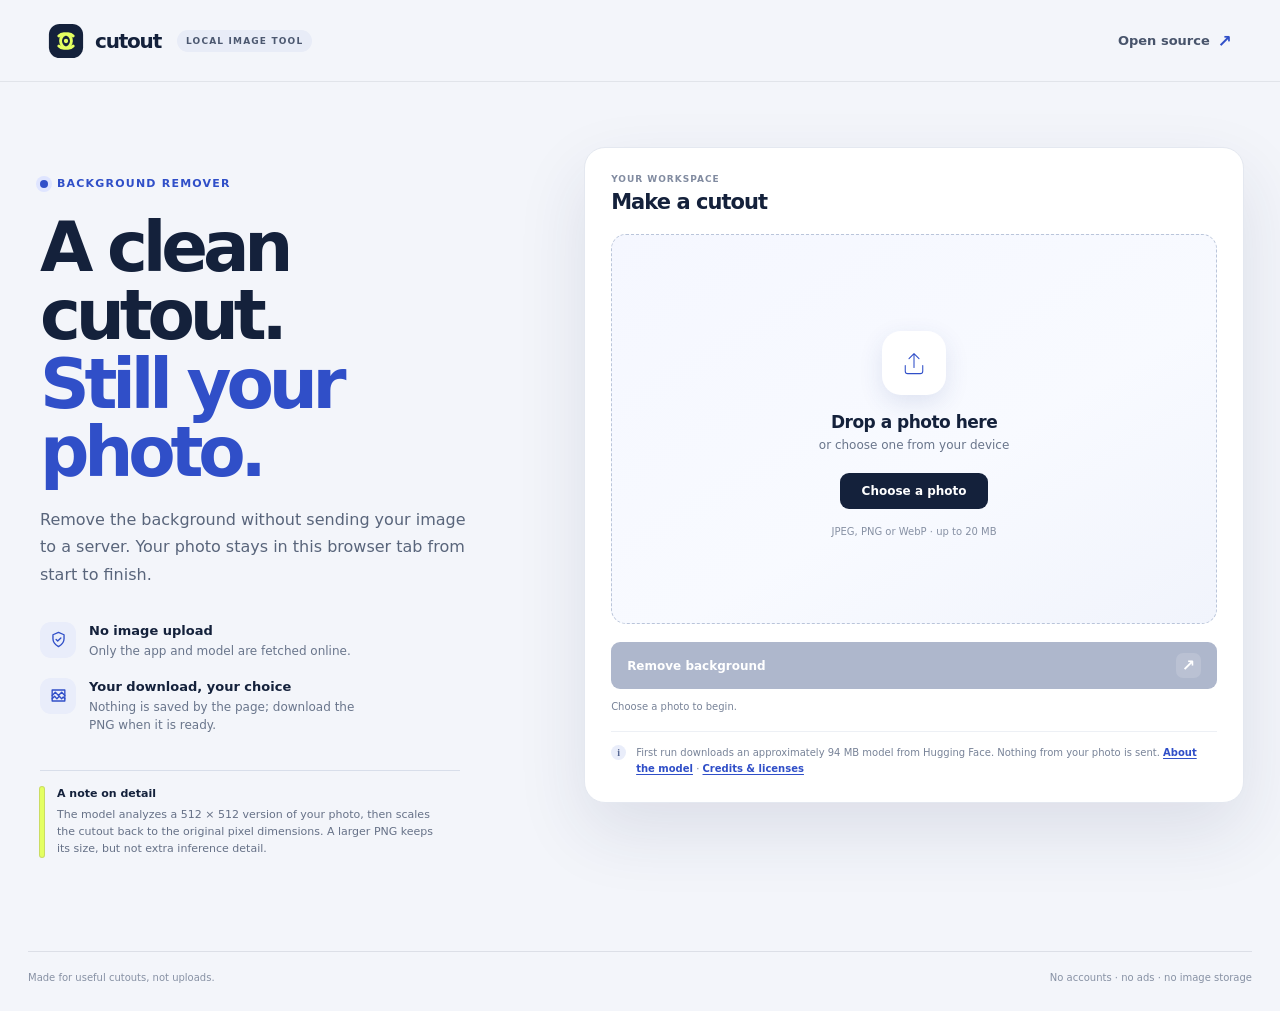
==== index.html @ eaf12a88 "Serve Cutout from repository root for Pages" ====
<!doctype html>
<html lang="en">
  <head>
    <meta charset="utf-8">
    <meta name="viewport" content="width=device-width, initial-scale=1">
    <meta name="theme-color" content="#f3f5fa">
    <meta name="description" content="Remove an image background in your browser. Your photo stays on your device; download a transparent PNG only when you choose.">
    <meta name="referrer" content="no-referrer">
    <title>Cutout — background removal, kept local</title>
    <link rel="icon" href="./favicon.svg" type="image/svg+xml">
    <link rel="stylesheet" href="./styles.css">
    <script type="module" src="./app.js"></script>
  </head>
  <body>
    <header class="topbar">
      <a class="brand" href="./" aria-label="Cutout home">
        <svg class="brand-mark" viewBox="0 0 40 40" aria-hidden="true">
          <rect x="1" y="1" width="38" height="38" rx="12" fill="currentColor" />
          <path d="M12 14.5a8.1 8.1 0 1 1 0 11M28 25.5a8.1 8.1 0 1 1 0-11" fill="none" stroke="#e4ff61" stroke-linecap="round" stroke-width="3.2" />
          <circle cx="20" cy="20" r="2.4" fill="#e4ff61" />
        </svg>
        <span>cutout</span>
        <span class="brand-note">LOCAL IMAGE TOOL</span>
      </a>
      <a class="github-link" href="https://github.com/melvinvarghese/Background-Remover" target="_blank" rel="noreferrer">Open source <span aria-hidden="true">↗</span></a>
    </header>

    <main class="page-shell">
      <section class="intro" aria-labelledby="mainTitle">
        <p class="eyebrow"><span class="eyebrow-dot"></span> Background remover</p>
        <h1 id="mainTitle">A clean cutout.<br><span>Still your photo.</span></h1>
        <p class="intro-copy">Remove the background without sending your image to a server. Your photo stays in this browser tab from start to finish.</p>

        <div class="promise-list" aria-label="Privacy and download details">
          <div class="promise-row">
            <span class="promise-icon" aria-hidden="true">
              <svg viewBox="0 0 24 24"><path d="M12 3 19 6v5c0 4.4-2.8 7.6-7 10-4.2-2.4-7-5.6-7-10V6l7-3Z"/><path d="m9 12 2 2 4-4"/></svg>
            </span>
            <div><strong>No image upload</strong><small>Only the app and model are fetched online.</small></div>
          </div>
          <div class="promise-row">
            <span class="promise-icon" aria-hidden="true">
              <svg viewBox="0 0 24 24"><path d="M4 5h16v14H4z"/><path d="m4 12 4-4 4 4 4-4 4 4M4 16l3-3 3 3 3-3 3 3 2-2 2 2"/></svg>
            </span>
            <div><strong>Your download, your choice</strong><small>Nothing is saved by the page; download the PNG when it is ready.</small></div>
          </div>
        </div>

        <p class="model-note"><span class="note-stroke" aria-hidden="true"></span><span><strong>A note on detail</strong>The model analyzes a 512 × 512 version of your photo, then scales the cutout back to the original pixel dimensions. A larger PNG keeps its size, but not extra inference detail.</span></p>
      </section>

      <section class="workbench" id="workbench" aria-labelledby="workbenchTitle">
        <div class="workbench-top">
          <div>
            <p class="step-label">Your workspace</p>
            <h2 id="workbenchTitle">Make a cutout</h2>
          </div>
          <button class="text-button" id="clearButton" type="button" hidden>Start over</button>
        </div>

        <div class="empty-prompt" id="emptyPrompt">
          <label class="dropzone" id="dropzone" for="imageInput">
            <input class="visually-hidden" id="imageInput" type="file" accept="image/jpeg,image/png,image/webp">
            <span class="upload-symbol" aria-hidden="true">
              <svg viewBox="0 0 48 48"><path d="M24 31V9m0 0-8 8m8-8 8 8M10 28v9a4 4 0 0 0 4 4h20a4 4 0 0 0 4-4v-9"/></svg>
            </span>
            <span class="drop-title">Drop a photo here</span>
            <span class="drop-subtitle">or choose one from your device</span>
            <span class="choose-button" id="introDropzone">Choose a photo</span>
            <span class="file-note">JPEG, PNG or WebP · up to 20 MB</span>
          </label>
        </div>

        <div class="image-workspace" id="imageWorkspace" hidden>
          <div class="source-caption"><span class="file-dot" aria-hidden="true"></span><span id="sourceLabel"></span></div>
          <div class="preview-grid">
            <figure class="preview-panel">
              <figcaption><span>Original</span><span class="preview-tag">LOCAL</span></figcaption>
              <div class="preview-frame"><img id="sourcePreview" alt="Selected original image"></div>
            </figure>
            <figure class="preview-panel">
              <figcaption><span>Transparent cutout</span><span class="preview-tag preview-tag--result">PNG</span></figcaption>
              <div class="preview-frame checkerboard"><canvas id="resultCanvas" aria-label="Background-removed image preview"></canvas><span class="result-placeholder">Your cutout<br>will appear here</span></div>
            </figure>
          </div>
          <div class="edge-control" id="edgeControl" hidden>
            <div class="edge-label"><label for="edgeSlider">Edge softness</label><span id="edgeValue">0%</span></div>
            <input id="edgeSlider" type="range" min="0" max="20" step="1" value="4" aria-describedby="edgeHelp">
            <p id="edgeHelp">A small feather can soften a hard edge.</p>
          </div>
        </div>

        <div class="actions">
          <button class="primary-button" id="processButton" type="button" disabled>
            <span>Remove background</span><span class="button-arrow" aria-hidden="true">↗</span>
          </button>
          <button class="download-button" id="downloadButton" type="button" hidden>
            <svg viewBox="0 0 24 24" aria-hidden="true"><path d="M12 3v12m0 0 5-5m-5 5-5-5M5 21h14"/></svg><span>Download transparent PNG</span>
          </button>
          <div class="status-wrap" aria-live="polite" aria-atomic="true">
            <p class="status" id="status"></p>
            <progress class="progress" id="progress" max="100" value="0" hidden></progress>
            <p class="progress-label" id="progressLabel"></p>
          </div>
        </div>

        <div class="model-disclosure">
          <span class="disclosure-mark" aria-hidden="true">i</span>
          <p>First run downloads an approximately 94 MB model from Hugging Face. Nothing from your photo is sent. <a href="https://huggingface.co/studioludens/birefnet-lite-512" target="_blank" rel="noreferrer">About the model</a> · <a href="./credits.html">Credits &amp; licenses</a></p>
        </div>
      </section>
    </main>

    <footer class="site-footer">
      <span>Made for useful cutouts, not uploads.</span>
      <span>No accounts · no ads · no image storage</span>
    </footer>
  </body>
</html>
---- styles.css ----
@import url('data:text/css,');

:root {
  color-scheme: light;
  --ink: #14213b;
  --muted: #69758b;
  --line: #dce2ed;
  --paper: #f3f5fa;
  --white: #fff;
  --blue: #304fc8;
  --blue-dark: #233b9f;
  --blue-pale: #edf1ff;
  --lime: #e4ff61;
  --shadow: 0 28px 70px rgba(33, 47, 87, .11);
  font-family: Inter, ui-sans-serif, system-ui, -apple-system, BlinkMacSystemFont, "Segoe UI", sans-serif;
}

* { box-sizing: border-box; }
body { margin: 0; background: var(--paper); color: var(--ink); min-width: 320px; }
button, input { font: inherit; }
a { color: inherit; }
button:focus-visible, a:focus-visible, label:focus-within, input:focus-visible { outline: 3px solid #f1b816; outline-offset: 4px; }
[hidden] { display: none !important; }

.topbar { max-width: 1320px; height: 82px; padding: 0 48px; margin: 0 auto; display: flex; align-items: center; justify-content: space-between; border-bottom: 1px solid rgba(20, 33, 59, .08); }
.brand { display: inline-flex; align-items: center; gap: 11px; text-decoration: none; font-size: 20px; font-weight: 780; letter-spacing: -.06em; }
.brand-mark { width: 36px; height: 36px; color: var(--ink); }
.brand-note { margin-left: 5px; padding: 6px 9px; border-radius: 99px; background: #e8ecf7; color: #4c5870; font-size: 9px; font-weight: 760; letter-spacing: .13em; }
.github-link { display: inline-flex; align-items: center; gap: 8px; color: #48546b; font-size: 13px; font-weight: 640; text-decoration: none; }
.github-link span { color: var(--blue); font-size: 17px; }
.github-link:hover { color: var(--blue-dark); }

.page-shell { width: min(1224px, calc(100% - 72px)); margin: 65px auto 80px; display: grid; grid-template-columns: minmax(280px, .82fr) minmax(530px, 1.18fr); gap: clamp(42px, 7vw, 96px); align-items: start; }
.intro { padding: 30px 0 0 4px; }
.eyebrow, .step-label { margin: 0; color: var(--blue); font-size: 11px; font-weight: 760; letter-spacing: .11em; text-transform: uppercase; }
.eyebrow { display: flex; align-items: center; gap: 9px; }
.eyebrow-dot { display: inline-block; width: 8px; height: 8px; background: var(--blue); border-radius: 50%; box-shadow: 0 0 0 4px #dfe5ff; }
h1 { margin: 23px 0 20px; max-width: 520px; font-size: clamp(42px, 5.5vw, 69px); line-height: .99; letter-spacing: -.075em; font-weight: 740; }
h1 span { color: var(--blue); }
.intro-copy { max-width: 440px; margin: 0; color: #59657b; font-size: 16px; line-height: 1.7; }
.promise-list { margin: 34px 0 0; display: grid; gap: 18px; }
.promise-row { display: flex; align-items: flex-start; gap: 13px; }
.promise-icon { width: 36px; height: 36px; flex: 0 0 36px; display: grid; place-items: center; background: #e9edfa; border-radius: 11px; color: var(--blue); }
.promise-icon svg { width: 19px; height: 19px; fill: none; stroke: currentColor; stroke-linecap: round; stroke-linejoin: round; stroke-width: 1.7; }
.promise-row strong, .promise-row small { display: block; }
.promise-row strong { padding-top: 1px; font-size: 13px; font-weight: 710; }
.promise-row small { margin-top: 4px; max-width: 275px; color: var(--muted); font-size: 12px; line-height: 1.5; }
.model-note { max-width: 420px; margin: 36px 0 0; padding: 14px 16px 14px 0; border-top: 1px solid #d8deea; display: flex; gap: 13px; color: #667187; font-size: 11px; line-height: 1.55; }
.model-note strong { display: block; margin-bottom: 4px; color: var(--ink); font-size: 11px; }
.note-stroke { width: 4px; margin-top: 2px; flex: 0 0 4px; border-radius: 5px; background: var(--lime); box-shadow: 0 0 0 1px #cadc63; }

.workbench { overflow: hidden; min-height: 560px; padding: 26px; background: var(--white); border: 1px solid #e4e8f0; border-radius: 21px; box-shadow: var(--shadow); transition: outline-color .2s ease, box-shadow .2s ease; }
.workbench.is-dragging { outline: 3px solid var(--blue); outline-offset: 3px; box-shadow: 0 30px 80px rgba(48, 79, 200, .18); }
.workbench-top { margin-bottom: 20px; display: flex; align-items: center; justify-content: space-between; }
.step-label { color: #818ba0; font-size: 9px; }
h2 { margin: 6px 0 0; font-size: 21px; letter-spacing: -.045em; }
.text-button { padding: 8px 11px; border: 0; border-radius: 8px; background: transparent; color: var(--blue); font-size: 12px; font-weight: 700; cursor: pointer; }
.text-button:hover { background: var(--blue-pale); }
.text-button:disabled { opacity: .48; cursor: not-allowed; }
.dropzone { min-height: 390px; padding: 34px 24px 25px; display: flex; flex-direction: column; align-items: center; justify-content: center; border: 1.5px dashed #bac5da; border-radius: 15px; background: linear-gradient(150deg, #f5f7ff, #f8faff 58%, #f1f4fc); cursor: pointer; text-align: center; transition: border-color .18s ease, background .18s ease; }
.dropzone:hover { border-color: var(--blue); background: #f1f4ff; }
.upload-symbol { width: 64px; height: 64px; margin-bottom: 17px; display: grid; place-items: center; border-radius: 19px; color: var(--blue); background: var(--white); box-shadow: 0 8px 24px rgba(43, 62, 143, .12); }
.upload-symbol svg { width: 30px; height: 30px; fill: none; stroke: currentColor; stroke-linecap: round; stroke-linejoin: round; stroke-width: 1.7; }
.drop-title { font-size: 17px; font-weight: 720; letter-spacing: -.03em; }
.drop-subtitle { margin-top: 6px; color: var(--muted); font-size: 12px; }
.choose-button { min-width: 148px; margin-top: 21px; padding: 11px 17px; border-radius: 9px; background: var(--ink); color: var(--white); font-size: 12px; font-weight: 680; transition: background .15s ease, transform .15s ease; }
.dropzone:hover .choose-button { background: var(--blue); transform: translateY(-1px); }
.file-note { margin-top: 17px; color: #8791a4; font-size: 10px; }
.visually-hidden { position: absolute !important; width: 1px !important; height: 1px !important; padding: 0 !important; margin: -1px !important; overflow: hidden !important; clip: rect(0, 0, 0, 0) !important; white-space: nowrap !important; border: 0 !important; }

.source-caption { min-width: 0; margin: 0 0 12px; display: flex; align-items: center; gap: 8px; color: #5d687e; font-size: 11px; }
.file-dot { width: 7px; height: 7px; flex: 0 0 7px; border-radius: 50%; background: #90a5ff; }
#sourceLabel { overflow: hidden; text-overflow: ellipsis; white-space: nowrap; }
.preview-grid { display: grid; grid-template-columns: 1fr 1fr; gap: 12px; }
.preview-panel { min-width: 0; margin: 0; }
.preview-panel figcaption { height: 28px; display: flex; align-items: center; justify-content: space-between; color: #4b576e; font-size: 10px; font-weight: 690; }
.preview-tag { padding: 4px 6px; border-radius: 5px; background: #f0f2f6; color: #748097; font-size: 8px; font-weight: 770; letter-spacing: .08em; }
.preview-tag--result { background: #eef1ff; color: var(--blue); }
.preview-frame { height: 220px; overflow: hidden; display: flex; align-items: center; justify-content: center; border: 1px solid #e4e8ef; border-radius: 10px; background: #eef0f5; }
.preview-frame img, .preview-frame canvas { display: block; width: 100%; height: 100%; object-fit: contain; }
.checkerboard { position: relative; background-color: #fff; background-image: linear-gradient(45deg, #e8ebf2 25%, transparent 25%), linear-gradient(-45deg, #e8ebf2 25%, transparent 25%), linear-gradient(45deg, transparent 75%, #e8ebf2 75%), linear-gradient(-45deg, transparent 75%, #e8ebf2 75%); background-position: 0 0, 0 8px, 8px -8px, -8px 0; background-size: 16px 16px; }
.result-placeholder { position: absolute; color: #79849a; font-size: 12px; line-height: 1.6; text-align: center; pointer-events: none; }
#resultCanvas:not([width="1"]) + .result-placeholder { display: none; }
.edge-control { margin-top: 16px; }
.edge-label { display: flex; justify-content: space-between; align-items: center; color: #4f5c73; font-size: 11px; font-weight: 680; }
.edge-label span { color: var(--blue); font-variant-numeric: tabular-nums; }
.edge-control input { display: block; width: 100%; height: 5px; margin: 13px 0 7px; accent-color: var(--blue); cursor: pointer; }
.edge-control p { margin: 0; color: #929bad; font-size: 10px; }

.actions { margin-top: 18px; }
.primary-button, .download-button { width: 100%; min-height: 47px; padding: 0 16px; display: flex; align-items: center; justify-content: space-between; border: 0; border-radius: 9px; cursor: pointer; font-size: 12px; font-weight: 710; transition: background .16s ease, transform .16s ease; }
.primary-button { background: var(--blue); color: white; }
.primary-button:hover:not(:disabled) { background: var(--blue-dark); transform: translateY(-1px); }
.primary-button:disabled { background: #aeb7cc; cursor: not-allowed; }
.button-arrow { width: 25px; height: 25px; display: grid; place-items: center; border-radius: 7px; background: rgba(255,255,255,.15); font-size: 16px; }
.download-button { justify-content: center; gap: 9px; background: var(--ink); color: white; }
.download-button:hover { background: #263b65; }
.download-button svg { width: 17px; height: 17px; fill: none; stroke: currentColor; stroke-linecap: round; stroke-linejoin: round; stroke-width: 1.8; }
.status-wrap { min-height: 28px; padding-top: 10px; }
.status, .progress-label { margin: 0; color: #788398; font-size: 10px; line-height: 1.5; }
.status[data-kind="error"] { color: #b53030; }
.progress { width: 100%; height: 5px; margin: 7px 0 5px; overflow: hidden; appearance: none; border: 0; border-radius: 99px; background: #e9edf5; }
.progress::-webkit-progress-bar { border-radius: 99px; background: #e9edf5; }
.progress::-webkit-progress-value { border-radius: 99px; background: var(--blue); transition: width .2s ease; }
.progress::-moz-progress-bar { border-radius: 99px; background: var(--blue); }
.model-disclosure { margin-top: 14px; padding: 13px 0 0; border-top: 1px solid #edf0f5; display: flex; align-items: flex-start; gap: 10px; }
.disclosure-mark { width: 15px; height: 15px; flex: 0 0 15px; display: grid; place-items: center; border-radius: 50%; background: #e9edfa; color: #586994; font-family: Georgia, serif; font-size: 10px; font-weight: 700; }
.model-disclosure p { margin: 0; color: #788398; font-size: 10px; line-height: 1.55; }
.model-disclosure a { color: var(--blue); font-weight: 650; text-decoration-thickness: 1px; text-underline-offset: 2px; }

.credits-shell { width: min(900px, calc(100% - 72px)); margin: 65px auto 80px; }
.credits-card { padding: clamp(24px, 5vw, 54px); background: var(--white); border: 1px solid #e4e8f0; border-radius: 21px; box-shadow: var(--shadow); }
.credits-lede { max-width: 640px; color: #59657b; font-size: 15px; line-height: 1.7; }
.credits-card h2 { margin: 30px 0 9px; font-size: 18px; letter-spacing: -.025em; }
.credits-card p, .credits-card li { color: #59657b; font-size: 13px; line-height: 1.75; }
.credits-card a { color: var(--blue); text-underline-offset: 3px; }
.credits-return { display: inline-block; margin-top: 16px; font-size: 13px; font-weight: 700; }

.site-footer { max-width: 1224px; margin: 0 auto; padding: 20px 0 28px; display: flex; align-items: center; justify-content: space-between; border-top: 1px solid rgba(20, 33, 59, .1); color: #8791a4; font-size: 10px; }

@media (max-width: 900px) {
  .topbar { height: 72px; padding: 0 28px; }
  .page-shell { width: min(680px, calc(100% - 48px)); margin-top: 38px; grid-template-columns: 1fr; gap: 28px; }
  .credits-shell { width: min(680px, calc(100% - 48px)); margin-top: 38px; }
  .intro { padding-top: 0; }
  h1 { margin-top: 16px; font-size: clamp(40px, 8vw, 60px); }
  .intro-copy { max-width: 560px; }
  .promise-list { margin-top: 22px; grid-template-columns: 1fr 1fr; gap: 14px; }
  .model-note { max-width: none; margin-top: 22px; }
  .workbench { min-height: auto; }
  .site-footer { width: calc(100% - 48px); }
}

@media (max-width: 560px) {
  .topbar { height: 64px; padding: 0 18px; }
  .brand { gap: 8px; font-size: 18px; }
  .brand-mark { width: 32px; height: 32px; }
  .brand-note { display: none; }
  .github-link { font-size: 11px; }
  .page-shell { width: calc(100% - 32px); margin: 29px auto 50px; gap: 24px; }
  h1 { font-size: clamp(38px, 12vw, 52px); }
  .intro-copy { font-size: 14px; }
  .promise-list { grid-template-columns: 1fr; gap: 13px; }
  .model-note { font-size: 10px; }
  .workbench { padding: 17px; border-radius: 17px; }
  .dropzone { min-height: 320px; padding: 27px 16px 22px; }
  .preview-grid { gap: 8px; }
  .preview-frame { height: 160px; }
  .preview-panel figcaption { font-size: 9px; }
  .site-footer { width: calc(100% - 32px); padding-top: 15px; align-items: flex-start; gap: 10px; font-size: 9px; }
  .site-footer span:last-child { text-align: right; }
}

@media (prefers-reduced-motion: reduce) {
  *, *::before, *::after { scroll-behavior: auto !important; transition-duration: .01ms !important; animation-duration: .01ms !important; animation-iteration-count: 1 !important; }
}
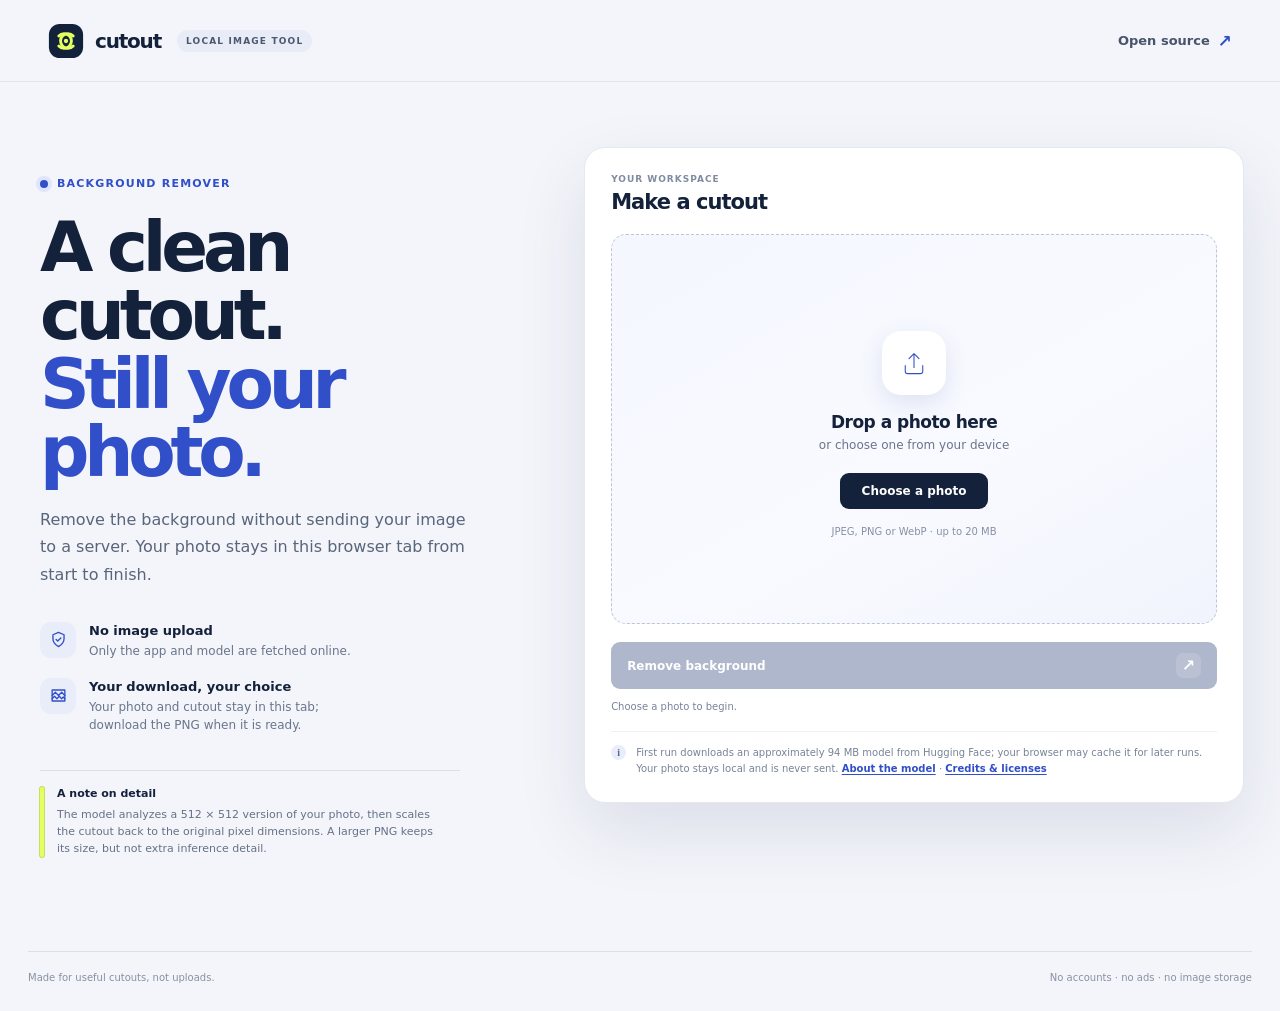
==== commit b3f194d6: "Cache model assets to make repeat cutouts reliable" ====
--- a/index.html
+++ b/index.html
@@ -42,7 +42,7 @@
             <span class="promise-icon" aria-hidden="true">
               <svg viewBox="0 0 24 24"><path d="M4 5h16v14H4z"/><path d="m4 12 4-4 4 4 4-4 4 4M4 16l3-3 3 3 3-3 3 3 2-2 2 2"/></svg>
             </span>
-            <div><strong>Your download, your choice</strong><small>Nothing is saved by the page; download the PNG when it is ready.</small></div>
+            <div><strong>Your download, your choice</strong><small>Your photo and cutout stay in this tab; download the PNG when it is ready.</small></div>
           </div>
         </div>
 
@@ -106,7 +106,7 @@
 
         <div class="model-disclosure">
           <span class="disclosure-mark" aria-hidden="true">i</span>
-          <p>First run downloads an approximately 94 MB model from Hugging Face. Nothing from your photo is sent. <a href="https://huggingface.co/studioludens/birefnet-lite-512" target="_blank" rel="noreferrer">About the model</a> · <a href="./credits.html">Credits &amp; licenses</a></p>
+          <p>First run downloads an approximately 94 MB model from Hugging Face; your browser may cache it for later runs. Your photo stays local and is never sent. <a href="https://huggingface.co/studioludens/birefnet-lite-512" target="_blank" rel="noreferrer">About the model</a> · <a href="./credits.html">Credits &amp; licenses</a></p>
         </div>
       </section>
     </main>
